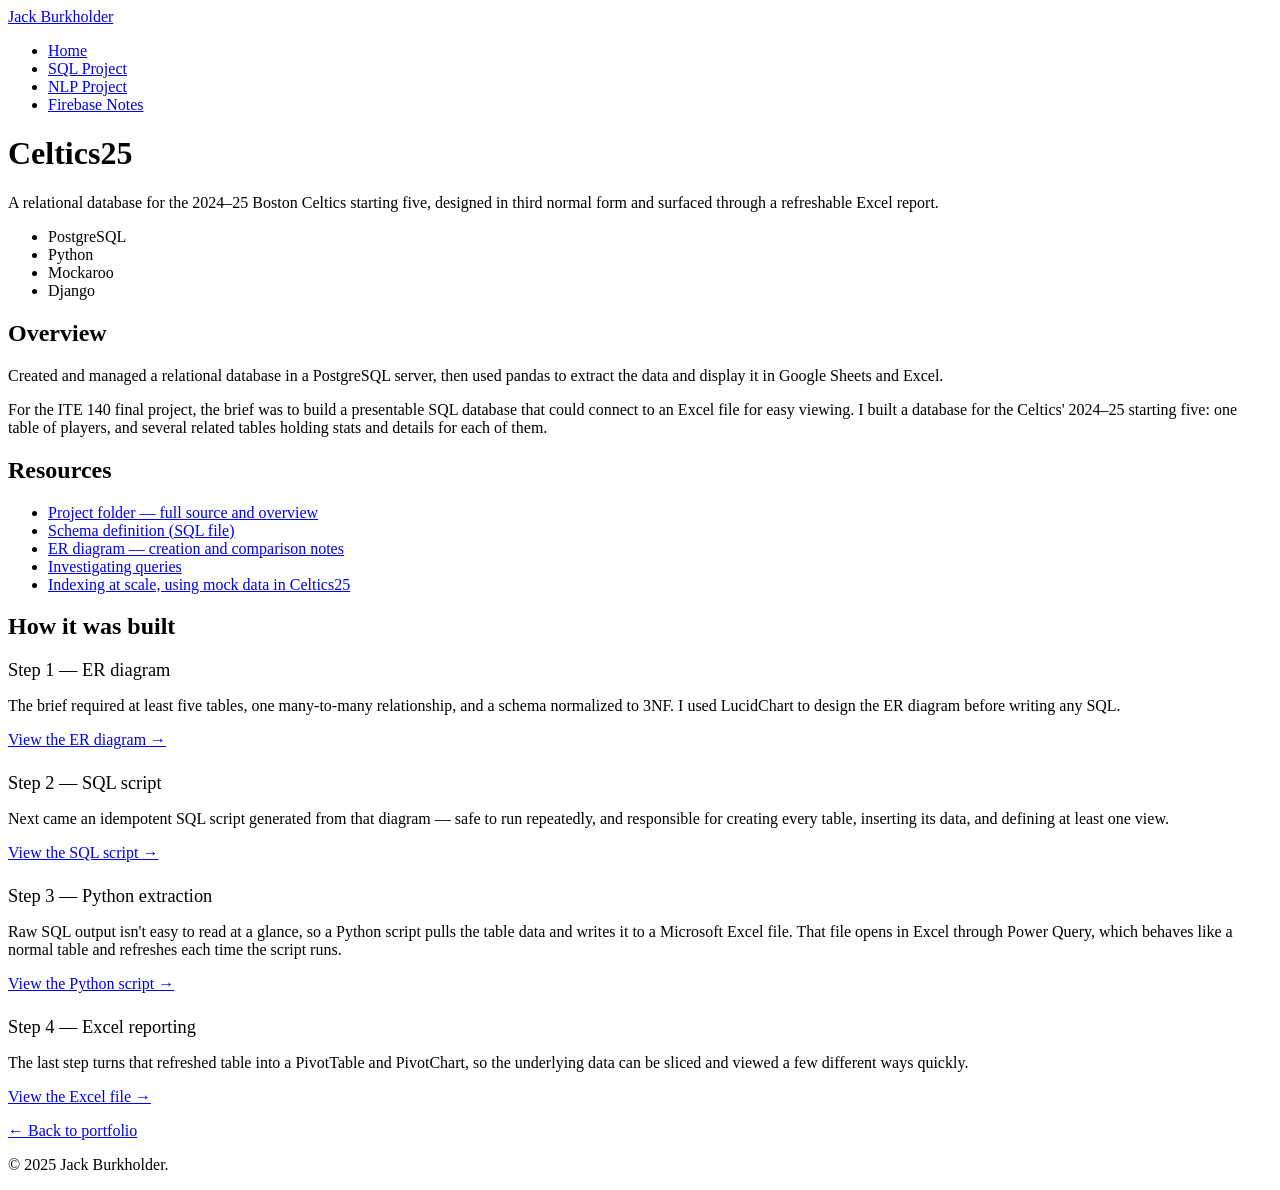
==== celtics25.html @ 64e08ac7 "<style>: Updated CSS and fixed centering issue." ====
<!DOCTYPE html>
<html lang="en">
<head>
  <meta charset="UTF-8" />
  <meta name="viewport" content="width=device-width, initial-scale=1.0"/>
  <title>Celtics25 — Jack Burkholder</title>
  <link rel="preconnect" href="https://fonts.googleapis.com">
  <link rel="preconnect" href="https://fonts.gstatic.com" crossorigin>
  <link href="https://fonts.googleapis.com/css2?family=Fraunces:opsz,wght@9..144,400;9..144,500;9..144,600&family=Inter:wght@400;500;600&family=IBM+Plex+Mono:wght@400;500&display=swap" rel="stylesheet">
  <link rel="stylesheet" href="styles.css">
</head>
<body>

  <nav class="site-nav">
    <div class="wrap">
      <a class="wordmark" href="index.html">Jack Burkholder</a>
      <ul>
        <li><a href="index.html">Home</a></li>
        <li><a href="celtics25.html" aria-current="page">SQL Project</a></li>
        <li><a href="polarity-checker.html">NLP Project</a></li>
        <li><a href="firebase-tutorial.html">Firebase Notes</a></li>
      </ul>
    </div>
  </nav>

  <header class="hero wrap">
    <h1>Celtics25</h1>
    <p class="tagline">A relational database for the 2024–25 Boston Celtics starting five, designed in third normal form and surfaced through a refreshable Excel report.</p>
    <ul class="stack">
      <li>PostgreSQL</li>
      <li>Python</li>
      <li>Mockaroo</li>
      <li>Django</li>
    </ul>
  </header>

  <main class="wrap">

    <section id="overview">
      <h2>Overview</h2>
      <div class="lede-block">
        <p>Created and managed a relational database in a PostgreSQL server, then used pandas to extract the data and display it in Google Sheets and Excel.</p>
        <p>For the ITE 140 final project, the brief was to build a presentable SQL database that could connect to an Excel file for easy viewing. I built a database for the Celtics' 2024–25 starting five: one table of players, and several related tables holding stats and details for each of them.</p>
      </div>
    </section>

    <section id="resources">
      <h2>Resources</h2>
      <ul class="resources">
        <li><a href="https://github.com/jackaaburk/ITE140/tree/main/Celtics25SQLProject">Project folder — full source and overview</a></li>
        <li><a href="https://github.com/jackaaburk/ITE256/blob/main/Celtics25models.py">Schema definition (SQL file)</a></li>
        <li><a href="https://github.com/jackaaburk/ITE256/blob/main/Q3InvestiageTables.md">ER diagram — creation and comparison notes</a></li>
        <li><a href="https://github.com/jackaaburk/ITE256/blob/main/Q4InvestigateQueries.md">Investigating queries</a></li>
        <li><a href="https://github.com/jackaaburk/ITE256/blob/main/UseTheIndexDjango.md">Indexing at scale, using mock data in Celtics25</a></li>
      </ul>
    </section>

    <section id="build">
      <h2>How it was built</h2>

      <h3 style="font-family:var(--font-display); font-weight:500; font-size:1.15rem; margin-bottom:0.5rem;">Step 1 — ER diagram</h3>
      <p>The brief required at least five tables, one many-to-many relationship, and a schema normalized to 3NF. I used LucidChart to design the ER diagram before writing any SQL.</p>
      <p><a href="https://github.com/jackaaburk/ITE140/blob/main/Celtics25SQLProject/Celtics25ER.png">View the ER diagram →</a></p>

      <h3 style="font-family:var(--font-display); font-weight:500; font-size:1.15rem; margin: 1.5rem 0 0.5rem;">Step 2 — SQL script</h3>
      <p>Next came an idempotent SQL script generated from that diagram — safe to run repeatedly, and responsible for creating every table, inserting its data, and defining at least one view.</p>
      <p><a href="https://github.com/jackaaburk/ITE140/blob/main/Celtics25SQLProject/Celtics25SQL.sql">View the SQL script →</a></p>

      <h3 style="font-family:var(--font-display); font-weight:500; font-size:1.15rem; margin: 1.5rem 0 0.5rem;">Step 3 — Python extraction</h3>
      <p>Raw SQL output isn't easy to read at a glance, so a Python script pulls the table data and writes it to a Microsoft Excel file. That file opens in Excel through Power Query, which behaves like a normal table and refreshes each time the script runs.</p>
      <p><a href="https://github.com/jackaaburk/ITE140/blob/main/Celtics25SQLProject/SQLtoExcelCeltics25.py">View the Python script →</a></p>

      <h3 style="font-family:var(--font-display); font-weight:500; font-size:1.15rem; margin: 1.5rem 0 0.5rem;">Step 4 — Excel reporting</h3>
      <p>The last step turns that refreshed table into a PivotTable and PivotChart, so the underlying data can be sliced and viewed a few different ways quickly.</p>
      <p><a href="https://github.com/jackaaburk/ITE140/blob/main/Celtics25SQLProject/output.xlsx">View the Excel file →</a></p>
    </section>

  </main>

  <div class="wrap">
    <a class="back-link" href="index.html">← Back to portfolio</a>
  </div>

  <footer class="wrap">
    <p>&copy; 2025 Jack Burkholder.</p>
  </footer>

</body>
</html>
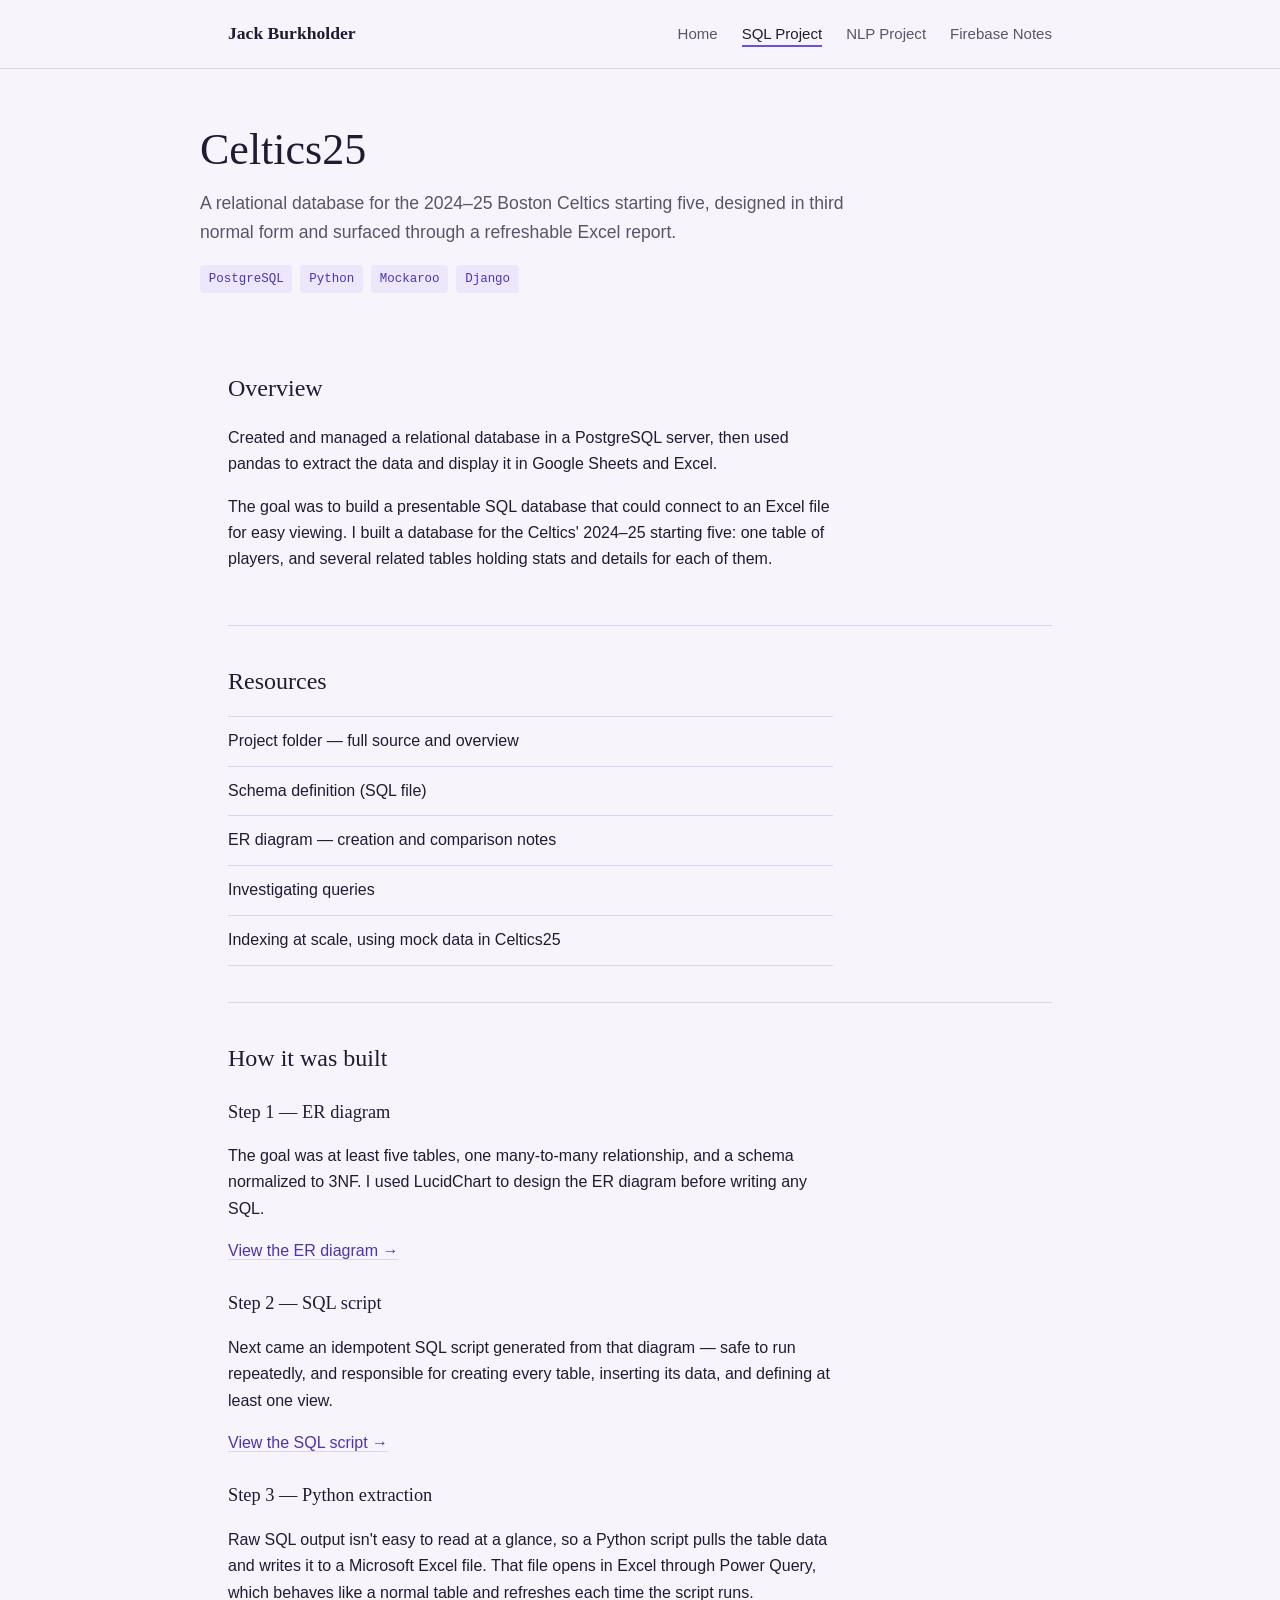
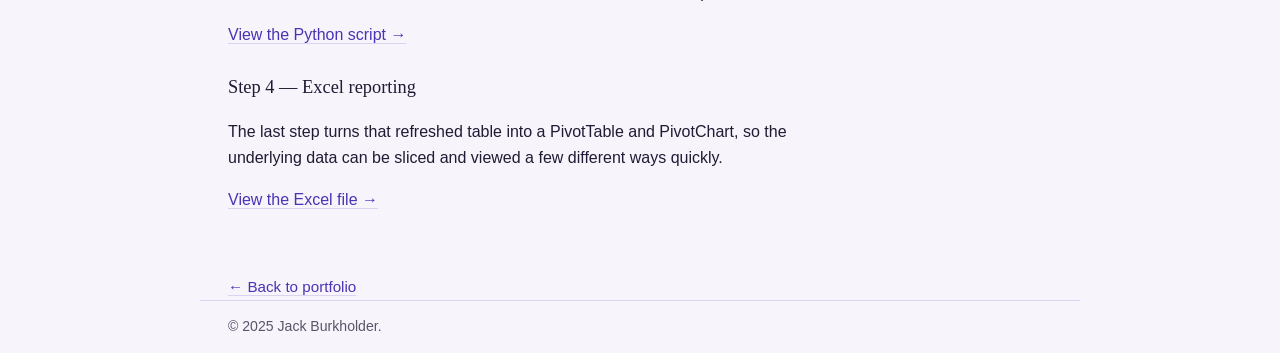
==== commit 5f70950e: "<fix>: Link fixes" ====
--- a/celtics25.html
+++ b/celtics25.html
@@ -40,7 +40,7 @@
       <h2>Overview</h2>
       <div class="lede-block">
         <p>Created and managed a relational database in a PostgreSQL server, then used pandas to extract the data and display it in Google Sheets and Excel.</p>
-        <p>For the ITE 140 final project, the brief was to build a presentable SQL database that could connect to an Excel file for easy viewing. I built a database for the Celtics' 2024–25 starting five: one table of players, and several related tables holding stats and details for each of them.</p>
+        <p>The goal was to build a presentable SQL database that could connect to an Excel file for easy viewing. I built a database for the Celtics' 2024–25 starting five: one table of players, and several related tables holding stats and details for each of them.</p>
       </div>
     </section>
 
@@ -59,7 +59,7 @@
       <h2>How it was built</h2>
 
       <h3 style="font-family:var(--font-display); font-weight:500; font-size:1.15rem; margin-bottom:0.5rem;">Step 1 — ER diagram</h3>
-      <p>The brief required at least five tables, one many-to-many relationship, and a schema normalized to 3NF. I used LucidChart to design the ER diagram before writing any SQL.</p>
+      <p>The goal was at least five tables, one many-to-many relationship, and a schema normalized to 3NF. I used LucidChart to design the ER diagram before writing any SQL.</p>
       <p><a href="https://github.com/jackaaburk/ITE140/blob/main/Celtics25SQLProject/Celtics25ER.png">View the ER diagram →</a></p>
 
       <h3 style="font-family:var(--font-display); font-weight:500; font-size:1.15rem; margin: 1.5rem 0 0.5rem;">Step 2 — SQL script</h3>
--- a/styles.css
+++ b/styles.css
@@ -0,0 +1,333 @@
+:root {
+  --bg: #f7f4fc;
+  --surface: #ffffff;
+  --ink: #221a33;
+  --ink-soft: #5b5468;
+  --accent: #6c4fe0;
+  --accent-ink: #4c33b3;
+  --accent-soft: #ede7fb;
+  --line: #ddd3f0;
+  --code-bg: #1e1a2e;
+  --code-text: #e7e2f5;
+  --code-key: #b9a3ff;
+ 
+  --font-display: "Fraunces", Georgia, serif;
+  --font-body: "Inter", -apple-system, BlinkMacSystemFont, "Segoe UI", sans-serif;
+  --font-mono: "IBM Plex Mono", ui-monospace, Menlo, Consolas, monospace;
+ 
+  --measure: 68ch;
+}
+ 
+* { box-sizing: border-box; }
+ 
+html { scroll-behavior: smooth; }
+ 
+body {
+  margin: 0;
+  background: var(--bg);
+  color: var(--ink);
+  font-family: var(--font-body);
+  font-size: 16px;
+  line-height: 1.65;
+}
+ 
+a {
+  color: var(--accent-ink);
+  text-decoration-color: var(--line);
+  text-underline-offset: 3px;
+}
+a:hover { text-decoration-color: currentColor; }
+a:focus-visible, button:focus-visible {
+  outline: 2px solid var(--accent);
+  outline-offset: 2px;
+}
+ 
+img { max-width: 100%; }
+ 
+/* ---------- layout shell ---------- */
+ 
+.wrap {
+  max-width: 880px;
+  margin: 0 auto;
+  padding: 0 1.75rem;
+}
+ 
+/* ---------- top nav ---------- */
+ 
+.site-nav {
+  position: sticky;
+  top: 0;
+  z-index: 20;
+  background: rgba(247, 244, 252, 0.92);
+  backdrop-filter: blur(6px);
+  border-bottom: 1px solid var(--line);
+}
+ 
+.site-nav .wrap {
+  display: flex;
+  align-items: baseline;
+  justify-content: space-between;
+  flex-wrap: wrap;
+  padding-top: 0.9rem;
+  padding-bottom: 0.9rem;
+}
+ 
+.site-nav .wrap ul { margin-top: 0.5rem; }
+ 
+.site-nav .wordmark {
+  font-family: var(--font-display);
+  font-weight: 600;
+  font-size: 1.1rem;
+  color: var(--ink);
+  text-decoration: none;
+}
+ 
+.site-nav ul {
+  list-style: none;
+  display: flex;
+  margin: 0;
+  padding: 0;
+  font-size: 0.94rem;
+}
+ 
+.site-nav li + li { margin-left: 1.5rem; }
+ 
+.site-nav a {
+  color: var(--ink-soft);
+  text-decoration: none;
+  padding-bottom: 3px;
+  border-bottom: 2px solid transparent;
+}
+ 
+.site-nav a:hover { color: var(--ink); }
+ 
+.site-nav a[aria-current="page"] {
+  color: var(--ink);
+  border-bottom-color: var(--accent);
+}
+ 
+/* ---------- hero / page header ---------- */
+ 
+.hero {
+  padding: 3.5rem 0 2.5rem;
+}
+ 
+.hero h1 {
+  font-family: var(--font-display);
+  font-weight: 500;
+  font-size: clamp(2rem, 4vw, 2.75rem);
+  line-height: 1.15;
+  margin: 0 0 0.85rem;
+  max-width: 18ch;
+}
+ 
+.hero .tagline {
+  font-size: 1.1rem;
+  color: var(--ink-soft);
+  max-width: var(--measure);
+  margin: 0 0 1.1rem;
+}
+ 
+.hero .lede {
+  max-width: var(--measure);
+  color: var(--ink-soft);
+}
+ 
+/* stack of technology pills, reused on index rows and project heroes */
+ 
+.stack {
+  display: flex;
+  flex-wrap: wrap;
+  margin: -0.25rem 0 0;
+  padding: 0;
+  list-style: none;
+}
+ 
+.stack li {
+  font-family: var(--font-mono);
+  font-size: 0.78rem;
+  color: var(--accent-ink);
+  background: var(--accent-soft);
+  border-radius: 4px;
+  padding: 0.25rem 0.55rem;
+  margin: 0.25rem 0.5rem 0 0;
+}
+ 
+/* ---------- content sections ---------- */
+ 
+section { padding: 2.25rem 0; }
+ 
+section + section { border-top: 1px solid var(--line); }
+ 
+h2 {
+  font-family: var(--font-display);
+  font-weight: 500;
+  font-size: 1.5rem;
+  margin: 0 0 0.9rem;
+}
+ 
+section > h2:not(:first-child) { margin-top: 0.25rem; }
+ 
+p { max-width: var(--measure); }
+ 
+.lede-block p + p { margin-top: 0.9rem; }
+ 
+ul.plain, ol.plain {
+  max-width: var(--measure);
+  padding-left: 1.25rem;
+}
+ul.plain li, ol.plain li { margin-bottom: 0.4rem; }
+ 
+blockquote {
+  margin: 1.25rem 0;
+  padding: 0.2rem 0 0.2rem 1.1rem;
+  border-left: 3px solid var(--accent);
+  max-width: var(--measure);
+  color: var(--ink-soft);
+  font-style: italic;
+}
+ 
+/* ---------- project index: table of records ---------- */
+ 
+.records {
+  width: 100%;
+  border-collapse: collapse;
+  font-size: 0.97rem;
+}
+ 
+.records-note {
+  color: var(--ink-soft);
+  margin: 0 0 1rem;
+  font-size: 0.94rem;
+}
+ 
+.records th {
+  text-align: left;
+  font-weight: 600;
+  color: var(--ink-soft);
+  font-size: 0.82rem;
+  padding: 0 0.75rem 0.6rem 0;
+  border-bottom: 1px solid var(--line);
+}
+ 
+.records td {
+  padding: 1.1rem 0.75rem 1.1rem 0;
+  border-bottom: 1px solid var(--line);
+  vertical-align: top;
+}
+ 
+.records tr:hover td { background: var(--accent-soft); }
+ 
+.records .rec-name {
+  font-weight: 600;
+  white-space: nowrap;
+}
+ 
+.records .rec-desc { color: var(--ink-soft); }
+ 
+.records .rec-link a {
+  white-space: nowrap;
+  font-weight: 600;
+  text-decoration: none;
+}
+.records .rec-link a:hover { text-decoration: underline; }
+ 
+@media (max-width: 640px) {
+  .records thead { display: none; }
+  .records, .records tbody, .records tr, .records td {
+    display: block;
+    width: 100%;
+  }
+  .records tr { padding: 1rem 0; border-bottom: 1px solid var(--line); }
+  .records td { border: none; padding: 0.2rem 0; }
+  .records .rec-link { margin-top: 0.5rem; }
+}
+ 
+/* ---------- resource list on project pages ---------- */
+ 
+.resources {
+  list-style: none;
+  margin: 0;
+  padding: 0;
+  max-width: var(--measure);
+}
+ 
+.resources li {
+  border-top: 1px solid var(--line);
+}
+.resources li:last-child { border-bottom: 1px solid var(--line); }
+ 
+.resources a {
+  display: block;
+  padding: 0.7rem 0;
+  text-decoration: none;
+  color: var(--ink);
+}
+ 
+.resources a:hover { color: var(--accent-ink); }
+ 
+.resources a::after {
+  content: "";
+}
+ 
+/* ---------- code ---------- */
+ 
+pre {
+  background: var(--code-bg);
+  color: var(--code-text);
+  padding: 1rem 1.2rem;
+  border-radius: 6px;
+  overflow-x: auto;
+  font-size: 0.86rem;
+  line-height: 1.55;
+}
+ 
+code {
+  font-family: var(--font-mono);
+}
+ 
+p code, li code {
+  background: var(--accent-soft);
+  color: var(--accent-ink);
+  padding: 0.1rem 0.35rem;
+  border-radius: 4px;
+  font-size: 0.88em;
+}
+ 
+/* ---------- comparison table (firebase page) ---------- */
+ 
+.data-table {
+  width: 100%;
+  border-collapse: collapse;
+  margin: 1.25rem 0;
+  font-size: 0.92rem;
+}
+ 
+.data-table th, .data-table td {
+  text-align: left;
+  padding: 0.6rem 0.8rem;
+  border: 1px solid var(--line);
+}
+ 
+.data-table thead th {
+  background: var(--accent-soft);
+  color: var(--accent-ink);
+}
+ 
+.data-table tbody tr:nth-child(even) { background: #fbfaff; }
+ 
+/* ---------- footer ---------- */
+ 
+.back-link {
+  display: inline-block;
+  margin: 0.5rem 0 0;
+  font-size: 0.95rem;
+}
+ 
+footer {
+  border-top: 1px solid var(--line);
+  margin-top: 3rem;
+  padding: 1.75rem 0 2.5rem;
+  color: var(--ink-soft);
+  font-size: 0.88rem;
+}
